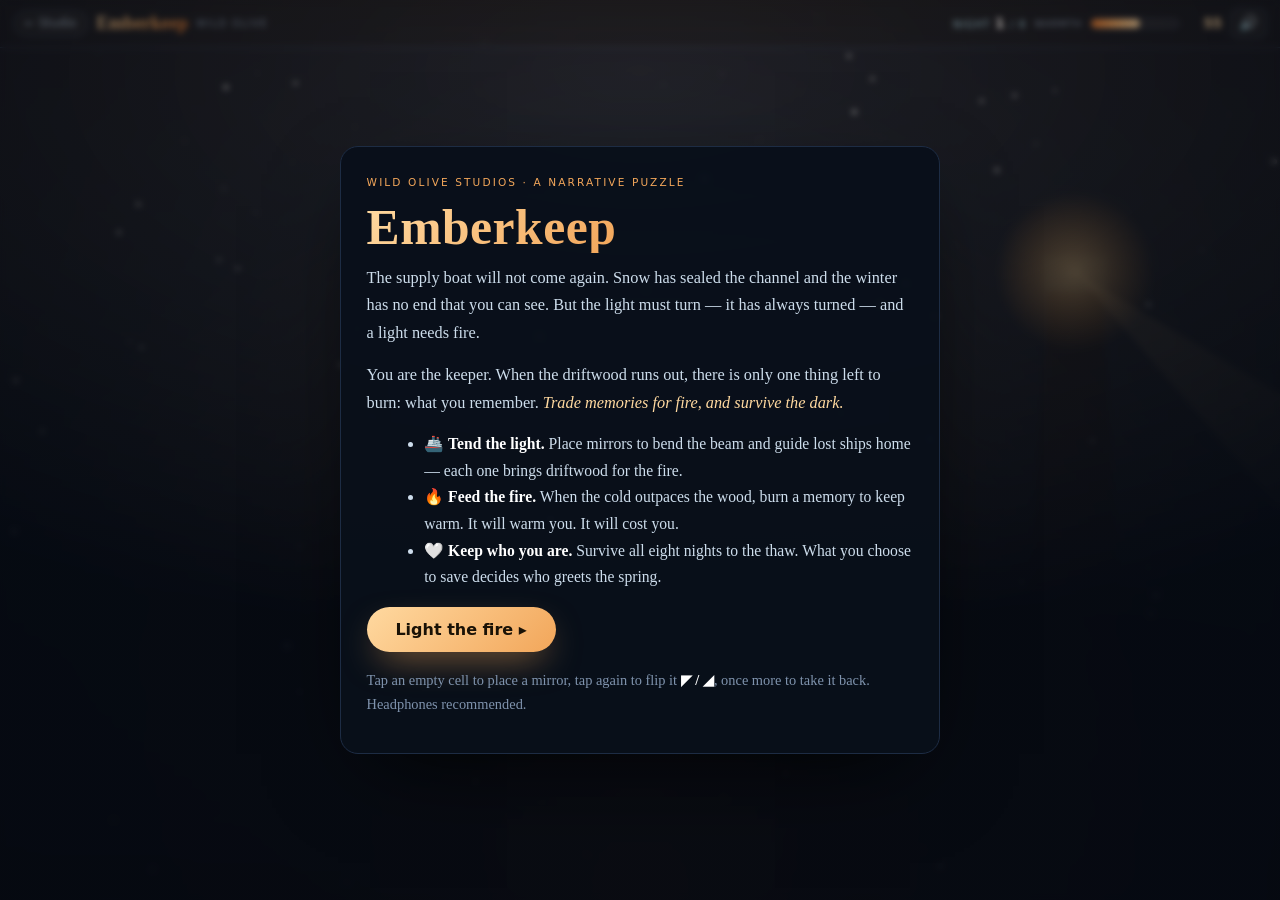
==== docs/play/emberkeep/index.html @ 00c33723 "Add Emberkeep — a moody narrative puzzle game Turn the Emberkeep concept card into a fully playable," ====
<!DOCTYPE html>
<html lang="en">
<head>
<meta charset="UTF-8" />
<meta name="viewport" content="width=device-width, initial-scale=1.0, maximum-scale=1.0, user-scalable=no" />
<meta name="description" content="Emberkeep — a moody narrative puzzle from Wild Olive Studios. A lighthouse keeper trades memories for fire to survive an endless winter. Route the beam to guide ships home, and decide what you can bear to burn. A story you feel as much as solve." />
<title>Emberkeep — Wild Olive Studios</title>
<link rel="icon" type="image/svg+xml" href="../../assets/favicon.svg" />
<style>
  :root{
    --ember:#f2a65a; --ember2:#d2641b; --gold:#ffd9a0; --flame:#ff8a3d;
    --ice:#9fd2e6; --ice2:#5b8fb0; --snow:#e9f1f6;
    --ink:#0a0f17; --bg:#060a12; --bg2:#0b1422;
    --panel:#0e1726; --panel2:#0a1320; --line:#1d2c44;
    --paper:#dfe8f2; --muted:#7f93ad;
    --good:#7fcf9b; --bad:#e76f6f; --warn:#e7b75f;
    --font:"Iowan Old Style","Palatino Linotype",Palatino,Georgia,serif;
    --ui:system-ui,-apple-system,"Segoe UI",sans-serif;
  }
  *{ box-sizing:border-box; margin:0; -webkit-tap-highlight-color:transparent; }
  html,body{ height:100%; }
  body{
    font-family:var(--ui); color:var(--paper); background:var(--bg);
    overflow:hidden; user-select:none; -webkit-user-select:none;
  }
  #bg{ position:fixed; inset:0; width:100%; height:100%; z-index:0; display:block; }

  #app{ position:relative; z-index:2; display:grid; grid-template-rows:auto 1fr; height:100dvh; }

  /* ---------------- top bar ---------------- */
  #topbar{
    display:flex; align-items:center; gap:.5rem; flex-wrap:wrap;
    padding:.5rem .8rem; background:linear-gradient(180deg,rgba(8,13,22,.85),rgba(8,13,22,.45));
    border-bottom:1px solid var(--line); backdrop-filter:blur(4px); z-index:30;
  }
  .back{ font-size:.74rem; color:#a9c0d6; text-decoration:none; background:rgba(255,255,255,.04);
    padding:.32rem .7rem; border-radius:999px; border:1px solid var(--line); font-family:var(--ui); }
  .back:hover{ color:#fff; }
  .brand{ display:flex; align-items:center; gap:.5rem; margin-right:.3rem; }
  .brand b{ font-family:var(--font); font-size:1.12rem; letter-spacing:.02em;
    background:linear-gradient(135deg,var(--gold),var(--ember),var(--ember2));
    -webkit-background-clip:text; background-clip:text; color:transparent; }
  .brand span{ font-size:.6rem; color:#6f86a0; letter-spacing:.16em; text-transform:uppercase; }
  .spacer{ flex:1; }

  .night{ font-size:.62rem; letter-spacing:.12em; text-transform:uppercase; color:var(--ice); }
  .night b{ color:#fff; font-size:.86rem; }

  /* warmth meter */
  .warmth{ display:flex; align-items:center; gap:.5rem; min-width:160px; }
  .warmth .lbl{ font-size:.58rem; letter-spacing:.1em; text-transform:uppercase; color:var(--muted); }
  .wbar{ position:relative; flex:1; height:11px; border-radius:999px; background:rgba(255,255,255,.06);
    overflow:hidden; border:1px solid var(--line); min-width:90px; }
  .wbar > i{ display:block; height:100%; border-radius:999px;
    background:linear-gradient(90deg,var(--ember2),var(--ember),var(--gold)); transition:width .5s ease; }
  .wbar.cold > i{ background:linear-gradient(90deg,#3a5670,var(--ice2),var(--ice)); }
  .wnum{ font-size:.84rem; font-weight:700; color:var(--gold); min-width:34px; text-align:right; }
  .wbar.cold ~ .wnum{ color:var(--ice); }

  .iconbtn{ font-family:var(--ui); cursor:pointer; border:1px solid var(--line);
    background:rgba(255,255,255,.04); color:#cfe0ef; border-radius:8px; padding:.34rem .5rem; font-size:.95rem; }
  .iconbtn:hover{ color:#fff; }

  /* ---------------- stage ---------------- */
  #stage{ position:relative; min-height:0; display:grid; place-items:center; padding:.6rem; }

  /* puzzle layout */
  #puzzle{ display:none; flex-direction:column; align-items:center; gap:.6rem; width:100%; height:100%;
    justify-content:center; }
  #puzzle.show{ display:flex; }
  #boardWrap{ position:relative; }
  #board{ display:block; touch-action:manipulation; border-radius:14px;
    box-shadow:0 22px 70px -28px rgba(0,0,0,.9); }
  .hint{ font-family:var(--font); font-size:.96rem; color:#cdddec; text-align:center; max-width:560px;
    line-height:1.45; min-height:1.4em; }
  .hint b{ color:var(--gold); }
  .tray{ display:flex; align-items:center; gap:.6rem; flex-wrap:wrap; justify-content:center;
    background:rgba(8,13,22,.6); border:1px solid var(--line); padding:.5rem .7rem; border-radius:14px;
    backdrop-filter:blur(4px); }
  .trayItem{ display:flex; align-items:center; gap:.4rem; font-size:.82rem; color:#bcd0e3; }
  .trayItem .swatch{ width:26px; height:26px; border-radius:7px; display:grid; place-items:center;
    background:rgba(255,255,255,.05); border:1px solid var(--line); font-size:1rem; color:var(--ice); }
  .trayItem b{ color:#fff; font-size:.95rem; }
  .lit{ color:var(--gold); }
  .lit b{ color:var(--gold); }
  .cta{ cursor:pointer; font-family:var(--ui); font-weight:700; font-size:.86rem; color:#1a1206;
    border:0; padding:.55rem 1.1rem; border-radius:999px;
    background:linear-gradient(135deg,var(--gold),var(--ember)); box-shadow:0 10px 26px -10px rgba(242,166,90,.7); }
  .cta:hover{ transform:translateY(-1px); }
  .cta.ghost{ background:rgba(255,255,255,.06); color:#cfe0ef; box-shadow:none; border:1px solid var(--line); }
  .traybtns{ display:flex; gap:.5rem; align-items:center; }

  /* ---------------- narrative sheets ---------------- */
  .screen{ position:absolute; inset:0; display:grid; place-items:center; z-index:50; padding:1.1rem;
    background:radial-gradient(130% 90% at 50% 8%, rgba(242,166,90,.10), rgba(6,10,18,.92) 70%);
    backdrop-filter:blur(3px); }
  .screen.hidden{ display:none; }
  .sheet{ max-width:600px; width:100%; background:rgba(9,15,26,.94); border:1px solid var(--line);
    border-radius:18px; padding:1.7rem 1.6rem 1.4rem; max-height:92dvh; overflow:auto;
    box-shadow:0 30px 90px -30px rgba(0,0,0,.9); }
  .sheet .kick{ color:var(--ember); font-size:.66rem; letter-spacing:.2em; text-transform:uppercase;
    margin-bottom:.7rem; font-family:var(--ui); }
  .sheet h1{ font-family:var(--font); font-size:clamp(2rem,7vw,3.1rem); line-height:1; letter-spacing:.01em;
    margin-bottom:.7rem; font-weight:600;
    background:linear-gradient(135deg,var(--gold),var(--ember),var(--ember2));
    -webkit-background-clip:text; background-clip:text; color:transparent; }
  .sheet h2{ font-family:var(--font); font-size:1.5rem; font-weight:600; margin-bottom:.6rem; color:#fff; }
  .sheet p{ font-family:var(--font); color:#cdddec; line-height:1.7; font-size:1.02rem; margin-bottom:.9rem; }
  .sheet p.small{ font-size:.9rem; color:var(--muted); }
  .sheet .em{ color:var(--gold); font-style:italic; }
  .sheet ul{ font-family:var(--font); color:#cdddec; line-height:1.7; font-size:.98rem; margin:.2rem 0 1rem 1.1rem; }
  .sheet ul b{ color:#fff; }
  .btns{ display:flex; gap:.6rem; flex-wrap:wrap; margin-top:.4rem; }
  .bigbtn{ cursor:pointer; font-family:var(--ui); font-weight:700; font-size:1rem; color:#1a1206;
    border:0; padding:.8rem 1.8rem; border-radius:999px;
    background:linear-gradient(135deg,var(--gold),var(--ember));
    box-shadow:0 14px 36px -12px rgba(242,166,90,.7); }
  .bigbtn:hover{ transform:translateY(-2px); }
  .bigbtn.alt{ background:rgba(255,255,255,.06); color:#cfe0ef; box-shadow:none; border:1px solid var(--line); }

  /* status block (hearth) */
  .status{ display:flex; gap:.7rem; flex-wrap:wrap; margin:.2rem 0 1.1rem; }
  .stat{ flex:1; min-width:120px; background:rgba(255,255,255,.03); border:1px solid var(--line);
    border-radius:12px; padding:.6rem .75rem; }
  .stat .k{ font-size:.58rem; letter-spacing:.12em; text-transform:uppercase; color:var(--muted); font-family:var(--ui); }
  .stat .v{ font-family:var(--font); font-size:1.5rem; font-weight:700; }
  .v.warm{ color:var(--gold); } .v.cold{ color:var(--ice); } .v.dim{ color:#9fb0c4; }

  /* memory cards */
  .shelfHead{ display:flex; align-items:baseline; justify-content:space-between; margin:.4rem 0 .55rem; }
  .shelf{ display:grid; grid-template-columns:1fr; gap:.5rem; }
  .mem{ display:flex; align-items:center; gap:.7rem; background:rgba(255,255,255,.03);
    border:1px solid var(--line); border-radius:13px; padding:.6rem .7rem; }
  .mem .glyph{ width:40px; height:40px; flex:none; border-radius:10px; display:grid; place-items:center;
    font-size:1.3rem; background:radial-gradient(circle at 50% 35%, rgba(242,166,90,.25), rgba(255,255,255,.02));
    border:1px solid var(--line); }
  .mem .txt{ flex:1; min-width:0; }
  .mem .ttl{ font-family:var(--font); font-size:1rem; color:#fff; }
  .mem .desc{ font-family:var(--font); font-size:.82rem; color:var(--muted); font-style:italic; line-height:1.4; }
  .mem .heat{ font-size:.62rem; letter-spacing:.08em; text-transform:uppercase; color:var(--ember); margin-top:.15rem; font-family:var(--ui); }
  .burnbtn{ cursor:pointer; flex:none; font-family:var(--ui); font-weight:700; font-size:.78rem; color:#1a1206;
    border:0; padding:.5rem .8rem; border-radius:10px; background:linear-gradient(135deg,var(--flame),var(--ember2)); }
  .burnbtn:hover{ filter:brightness(1.1); }
  .mem.gone{ opacity:.4; }
  .mem.gone .ttl{ text-decoration:line-through; color:var(--muted); }
  .ashtag{ font-size:.7rem; color:var(--muted); font-style:italic; font-family:var(--font); }

  /* toast */
  #toasts{ position:fixed; left:50%; bottom:18px; transform:translateX(-50%); z-index:60;
    display:flex; flex-direction:column; gap:.4rem; align-items:center; pointer-events:none; }
  .toast{ background:rgba(9,15,26,.95); border:1px solid var(--line); border-left:3px solid var(--ember);
    padding:.55rem .9rem; border-radius:11px; font-size:.86rem; font-family:var(--font); max-width:88vw;
    animation:tin .35s ease; }
  .toast.good{ border-left-color:var(--good); } .toast.bad{ border-left-color:var(--bad); }
  .toast.cold{ border-left-color:var(--ice); }
  @keyframes tin{ from{opacity:0; transform:translateY(10px);} to{opacity:1;} }

  @media (max-width:600px){
    .brand span{ display:none; }
    .sheet{ padding:1.3rem 1.1rem 1.1rem; }
    .sheet p{ font-size:.96rem; }
  }
  @media (prefers-reduced-motion: reduce){
    *{ animation:none !important; transition:none !important; }
  }
</style>
</head>
<body>
<canvas id="bg"></canvas>

<div id="app">
  <!-- ===================== TOP BAR ===================== -->
  <header id="topbar">
    <a class="back" href="../../#games">← Studio</a>
    <div class="brand"><b>Emberkeep</b><span>Wild Olive</span></div>
    <div class="spacer"></div>
    <div class="night">Night <b id="uiNight">1</b> / 8</div>
    <div class="warmth">
      <span class="lbl">Warmth</span>
      <div class="wbar" id="wbar"><i id="wfill" style="width:55%"></i></div>
      <span class="wnum" id="uiWarm">55</span>
    </div>
    <button class="iconbtn" id="soundBtn" title="Sound on/off">🔊</button>
  </header>

  <!-- ===================== STAGE ===================== -->
  <div id="stage">
    <!-- the light-routing puzzle -->
    <div id="puzzle">
      <div class="hint" id="hint">Guide the lost ship home.</div>
      <div id="boardWrap"><canvas id="board"></canvas></div>
      <div class="tray">
        <div class="trayItem"><span class="swatch">◧</span> Mirrors left <b id="uiMirrors">0</b></div>
        <div class="trayItem"><span class="swatch lit" style="color:var(--gold)">⌖</span> Ships guided <span class="lit"><b id="uiShips">0</b>/<b id="uiShipsTot">0</b></span></div>
        <div class="traybtns">
          <button class="cta ghost" id="resetBtn">Clear mirrors</button>
          <button class="cta" id="confirmBtn">Guide them home ▸</button>
        </div>
      </div>
    </div>
  </div>
</div>

<!-- ===================== TITLE ===================== -->
<div class="screen" id="titleScreen">
  <div class="sheet">
    <p class="kick">Wild Olive Studios · A narrative puzzle</p>
    <h1>Emberkeep</h1>
    <p>The supply boat will not come again. Snow has sealed the channel and the winter has
      no end that you can see. But the light must turn — it has always turned — and a light
      needs fire.</p>
    <p>You are the keeper. When the driftwood runs out, there is only one thing left to burn:
      what you remember. <span class="em">Trade memories for fire, and survive the dark.</span></p>
    <ul>
      <li>🚢 <b>Tend the light.</b> Place mirrors to bend the beam and guide lost ships home — each one brings driftwood for the fire.</li>
      <li>🔥 <b>Feed the fire.</b> When the cold outpaces the wood, burn a memory to keep warm. It will warm you. It will cost you.</li>
      <li>🤍 <b>Keep who you are.</b> Survive all eight nights to the thaw. What you choose to save decides who greets the spring.</li>
    </ul>
    <div class="btns">
      <button class="bigbtn" id="continueBtn" style="display:none">Return to the keep ▸</button>
      <button class="bigbtn" id="startBtn">Light the fire ▸</button>
      <button class="bigbtn alt" id="newBtn" style="display:none">Begin again</button>
    </div>
    <p class="small" style="margin-top:1rem">Tap an empty cell to place a mirror, tap again to flip it
      <b style="color:#fff">◤ / ◢</b>, once more to take it back. Headphones recommended.</p>
  </div>
</div>

<!-- ===================== INTRO (per-night narrative) ===================== -->
<div class="screen hidden" id="introScreen">
  <div class="sheet">
    <p class="kick" id="introKick">The deep winter</p>
    <h1 id="introTitle">Night</h1>
    <p id="introBody"></p>
    <div class="btns"><button class="bigbtn" id="introBtn">Climb to the lamp ▸</button></div>
  </div>
</div>

<!-- ===================== HEARTH (burn memories) ===================== -->
<div class="screen hidden" id="hearthScreen">
  <div class="sheet">
    <p class="kick">The hearth</p>
    <h1 id="hearthTitle">The long night</h1>
    <p id="hearthBody"></p>
    <div class="status">
      <div class="stat"><div class="k">Warmth now</div><div class="v warm" id="hWarm">0</div></div>
      <div class="stat"><div class="k">The night will take</div><div class="v cold" id="hDrain">0</div></div>
      <div class="stat"><div class="k">You'll wake with</div><div class="v dim" id="hProj">0</div></div>
    </div>
    <div class="shelfHead">
      <h2 style="margin:0">Your memories</h2>
      <span class="ashtag" id="memCount"></span>
    </div>
    <div class="shelf" id="shelf"></div>
    <div class="btns" style="margin-top:1.1rem">
      <button class="bigbtn" id="endureBtn">Endure the night ▸</button>
    </div>
    <p class="small" id="hearthWarn"></p>
  </div>
</div>

<!-- ===================== DAWN (results) ===================== -->
<div class="screen hidden" id="dawnScreen">
  <div class="sheet">
    <p class="kick" id="dawnKick">Morning</p>
    <h1 id="dawnTitle">You wake</h1>
    <p id="dawnBody"></p>
    <div class="btns"><button class="bigbtn" id="dawnBtn">Face the next night ▸</button></div>
  </div>
</div>

<!-- ===================== END ===================== -->
<div class="screen hidden" id="endScreen">
  <div class="sheet">
    <p class="kick" id="endKick">An ending</p>
    <h1 id="endTitle"></h1>
    <p id="endBody"></p>
    <div class="status" id="endStats"></div>
    <div class="btns"><button class="bigbtn" id="endBtn">Keep the light again ▸</button></div>
  </div>
</div>

<div id="toasts"></div>

<script>
"use strict";
/* ============================================================================
   EMBERKEEP — a moody narrative puzzle
   Wild Olive Studios · single-file HTML5 (vanilla JS + Canvas 2D)
   ----------------------------------------------------------------------------
   A lighthouse keeper survives an endless winter by keeping the fire alive.
   Each night you route the lamp's beam through mirrors to guide lost ships home
   (the puzzle) — every ship brings driftwood (warmth). When the deepening cold
   outpaces the wood, you must burn your own memories to keep warm — losing
   pieces of who you are. Survive eight nights to the thaw; what you keep decides
   the ending.

   Sections:  CONFIG · DATA (levels, memories, narrative) · STATE · SAVE
              AUDIO · AMBIENT RENDER · BOARD (beam sim + render + input)
              PHASES / UI · INIT
   ========================================================================== */

/* ----------------------------- CONFIG ------------------------------------ */
const GW = 7, GH = 7;            // puzzle grid
const WARM_MAX = 100;
const WARM_START = 55;
const DRIFT_PER_SHIP = 9;        // warmth per ship guided home
const TOTAL_NIGHTS = 8;

// the cold deepens; how much warmth each night drains. Tuned (with a headless
// solver/economy sim) so that perfect light-keeping reaches the thaw having kept
// most memories, weaker play forces ever-harder sacrifices, and even a player
// who guides no ships can survive by burning everything — but refusing to burn
// while freezing means death.
const DRAIN = [18, 22, 27, 33, 40, 48, 57, 67];

const $ = id => document.getElementById(id);

/* --------------------------- DATA: LEVELS -------------------------------- */
/* Each level is solvable by construction: a beam polyline with mirror turns.
   x,y in 0..6 (left→right, top→bottom). dir: N/E/S/W.
   ships are "transparent collectors" — the beam lights them and continues, so a
   single routed path can thread through several. `mirrors` = pool the player has.
   `rocks` block the beam. `fixed` mirrors (if any) can't be moved.            */
const LEVELS = [
  { // Night 1 — straight shot, teaches "beam → ship"
    lamp:{x:0,y:3,dir:"E"}, ships:[{x:3,y:3},{x:6,y:3}], rocks:[], mirrors:1,
  },
  { // Night 2 — one bend, teaches mirrors
    lamp:{x:3,y:6,dir:"N"}, ships:[{x:3,y:4},{x:0,y:2}], rocks:[{x:5,y:5}], mirrors:2,
  },
  { // Night 3 — two bends
    lamp:{x:3,y:6,dir:"N"}, ships:[{x:3,y:4},{x:1,y:1},{x:0,y:4}],
    rocks:[{x:5,y:2},{x:6,y:5}], mirrors:3,
  },
  { // Night 4 — U-shape
    lamp:{x:0,y:0,dir:"S"}, ships:[{x:0,y:2},{x:3,y:4},{x:5,y:2}],
    rocks:[{x:2,y:2},{x:6,y:6}], mirrors:3,
  },
  { // Night 5 — staircase
    lamp:{x:0,y:3,dir:"E"}, ships:[{x:2,y:3},{x:4,y:2},{x:2,y:1},{x:1,y:4}],
    rocks:[{x:6,y:0},{x:6,y:6},{x:0,y:6}], mirrors:4,
  },
  { // Night 6 — long sweep
    lamp:{x:6,y:6,dir:"N"}, ships:[{x:6,y:5},{x:3,y:3},{x:1,y:4},{x:4,y:5}],
    rocks:[{x:0,y:0},{x:3,y:1}], mirrors:4,
  },
  { // Night 7 — spiral inward
    lamp:{x:0,y:6,dir:"N"}, ships:[{x:0,y:3},{x:2,y:1},{x:4,y:3},{x:3,y:4}],
    rocks:[{x:6,y:6},{x:6,y:0},{x:2,y:6}], mirrors:5,
  },
  { // Night 8 — the last deep night
    lamp:{x:3,y:6,dir:"N"}, ships:[{x:3,y:4},{x:4,y:2},{x:5,y:4},{x:2,y:5}],
    rocks:[{x:0,y:0},{x:6,y:6},{x:6,y:0},{x:0,y:3}], mirrors:5,
  },
];

/* --------------------------- DATA: MEMORIES ------------------------------ */
/* Ordered from the small & tender to the core of the self. The hottest burn
   last by player necessity — that is the story. `warmth` = warmth gained.      */
const MEMORIES = [
  { id:"first",  glyph:"🗼", title:"The first sight of the keep",
    desc:"the lighthouse rising white from the headland, the day you came",
    warmth:14, ash:"You forget arriving. It feels, now, like you were always here." },
  { id:"bread",  glyph:"🥖", title:"The bakery at dawn",
    desc:"warm bread through a frosted window, before the village slept",
    warmth:16, ash:"The smell of it goes. You can't recall if it was rye or white." },
  { id:"shell",  glyph:"🐚", title:"Learning to swim",
    desc:"cold green water, a hand under your belly that would not let go",
    warmth:18, ash:"The water closes over the memory. Whose hand was it?" },
  { id:"lullaby",glyph:"🎵", title:"Your mother's lullaby",
    desc:"a tune with no words now, hummed against your hair",
    warmth:22, ash:"The melody unravels into the wind and is gone." },
  { id:"wed",    glyph:"💍", title:"The harbour wedding",
    desc:"salt in the air, her hand cold and certain in yours",
    warmth:28, ash:"The vows scatter. A ring with no finger to it." },
  { id:"laugh",  glyph:"🌊", title:"Eline's laugh",
    desc:"the sound she made when the gulls stole your supper",
    warmth:32, ash:"The laugh fades to a shape of a sound. Then to nothing." },
  { id:"step",   glyph:"👣", title:"A first step",
    desc:"small hands let go of the table, and the whole world held its breath",
    warmth:36, ash:"You reach for the small face and find only firelight." },
  { id:"name",   glyph:"📜", title:"Your own name",
    desc:"the word others called you, the one you answered to",
    warmth:42, ash:"You open your mouth to say it and nothing comes." },
  { id:"why",    glyph:"🕯️", title:"Why you keep the light",
    desc:"the reason. the one you have never once let go of",
    warmth:52, ash:"You no longer know who the light is for. Only that it must burn." },
];

/* --------------------------- DATA: NARRATIVE ----------------------------- */
const INTROS = [
  "The supply boat did not come. It will not come now — snow has sealed the channel and the calendar has lost its pages. But the light must turn. It has always turned. You climb the stairs with the cold pressing at your back.",
  "Frost has crept across the inside of the glass. You scrape it with a thumbnail and find, beneath, the sea: black, patient, waiting. Somewhere out there a boat is looking for you.",
  "You dreamed of a warm room and a door that opened inward. You woke with your hands cupped over dead coals, holding nothing, the way one holds water.",
  "The cold has a sound now — a low note beneath the wind. The driftwood is almost gone. You are beginning to understand what the winter is asking of you.",
  "You catch your reflection in the curve of the lamp glass and do not, for a moment, know the face. You feed the fire and the face returns. A little smaller than before.",
  "The ships come more often now, or you only imagine them. Each light you bring home buys another night. Each night takes something you cannot quite name.",
  "There is so little left to burn. You hold each memory up to the firelight and weigh it: this one — or one more night. The wind decides nothing. Only you.",
  "This is the last of the deep nights. After it, the thaw — if you are still here to meet it. You climb the stairs one final time. The fire waits, hungry. So does the dark.",
];

/* --------------------------- STATE --------------------------------------- */
const S = {
  night:1, warmth:WARM_START,
  burned:{},          // memory id -> true
  phase:"title",
  sound:false,
  shipsThisNight:0,    // guided count carried into hearth
};

/* board sub-state */
const B = {
  level:null, placed:new Map(),   // "x,y" -> "/" or "\"
  beam:[], lit:new Set(), cs:64, pad:0,
};

/* --------------------------- SAVE ---------------------------------------- */
const SAVE_KEY = "emberkeep.save.v1";
function saveGame(){
  try{
    localStorage.setItem(SAVE_KEY, JSON.stringify({
      night:S.night, warmth:S.warmth, burned:S.burned, phase:"intro",
    }));
  }catch(e){}
}
function loadSave(){
  try{ const r=localStorage.getItem(SAVE_KEY); return r?JSON.parse(r):null; }catch(e){ return null; }
}
function clearSave(){ try{ localStorage.removeItem(SAVE_KEY); }catch(e){} }
function memoriesLeft(){ return MEMORIES.filter(m=>!S.burned[m.id]).length; }

/* --------------------------- AUDIO --------------------------------------- */
/* Procedural ambient: filtered-noise wind + low sea swell, plus fire crackle
   and soft UI tones. No audio files; gated behind a user gesture; mutable.    */
const AUDIO = (()=> {
  let ctx=null, master=null, windGain=null, started=false, crackleTimer=0, raf=0;
  function ensure(){
    if(ctx) return;
    try{
      ctx = new (window.AudioContext||window.webkitAudioContext)();
      master = ctx.createGain(); master.gain.value = 0.0; master.connect(ctx.destination);
      // wind: brown-ish noise through a slow-wandering lowpass
      const buf = ctx.createBuffer(1, ctx.sampleRate*3, ctx.sampleRate);
      const d = buf.getChannelData(0); let last=0;
      for(let i=0;i<d.length;i++){ const w=Math.random()*2-1; last=(last+0.02*w)/1.02; d[i]=last*3.2; }
      const src = ctx.createBufferSource(); src.buffer=buf; src.loop=true;
      const lp = ctx.createBiquadFilter(); lp.type="lowpass"; lp.frequency.value=420; lp.Q.value=0.6;
      windGain = ctx.createGain(); windGain.gain.value=0.35;
      src.connect(lp); lp.connect(windGain); windGain.connect(master); src.start();
      // gentle LFO on the filter so the wind breathes
      const lfo = ctx.createOscillator(); lfo.frequency.value=0.06;
      const lfoG = ctx.createGain(); lfoG.gain.value=180;
      lfo.connect(lfoG); lfoG.connect(lp.frequency); lfo.start();
      started=true;
      loop();
    }catch(e){ ctx=null; }
  }
  function loop(){
    if(!ctx) return;
    raf = requestAnimationFrame(loop);
    // occasional fire crackle when warm
    crackleTimer--;
    if(crackleTimer<=0 && master.gain.value>0.001){
      crackleTimer = 18 + Math.random()*70;
      const warmth = (typeof S!=="undefined") ? S.warmth/100 : 0.5;
      if(Math.random() < 0.35 + warmth*0.4) crackle(warmth);
    }
  }
  function crackle(warmth){
    if(!ctx||!master) return;
    const t=ctx.currentTime;
    const o=ctx.createOscillator(); o.type="triangle";
    o.frequency.setValueAtTime(120+Math.random()*340, t);
    const g=ctx.createGain();
    g.gain.setValueAtTime(0.0,t);
    g.gain.linearRampToValueAtTime(0.05+0.06*warmth, t+0.005);
    g.gain.exponentialRampToValueAtTime(0.0005, t+0.06+Math.random()*0.08);
    o.connect(g); g.connect(master); o.start(t); o.stop(t+0.2);
  }
  function tone(freq, dur, type, vol){
    if(!ctx||master.gain.value<=0.001) return;
    const t=ctx.currentTime;
    const o=ctx.createOscillator(); o.type=type||"sine"; o.frequency.value=freq;
    const g=ctx.createGain(); g.gain.setValueAtTime(0,t);
    g.gain.linearRampToValueAtTime(vol||0.12, t+0.02);
    g.gain.exponentialRampToValueAtTime(0.0005, t+(dur||0.3));
    o.connect(g); g.connect(master); o.start(t); o.stop(t+(dur||0.3)+0.05);
  }
  return {
    start(){ ensure(); if(ctx&&ctx.state==="suspended") ctx.resume(); },
    setOn(on){ ensure(); if(!ctx) return; master.gain.setTargetAtTime(on?0.5:0.0, ctx.currentTime, 0.4); },
    // small palette of cues
    place(){ tone(330,0.12,"sine",0.07); },
    flip(){ tone(440,0.1,"sine",0.06); },
    ship(){ tone(523,0.18,"sine",0.10); setTimeout(()=>tone(784,0.3,"sine",0.09),90); },
    solve(){ [523,659,784,1047].forEach((f,i)=>setTimeout(()=>tone(f,0.4,"sine",0.09),i*110)); },
    burn(){ tone(180,0.5,"sawtooth",0.05); for(let i=0;i<5;i++) setTimeout(()=>crackle(1),i*40); },
    chime(){ [392,494,587].forEach((f,i)=>setTimeout(()=>tone(f,0.6,"sine",0.08),i*140)); },
    knell(){ tone(110,1.4,"sine",0.14); setTimeout(()=>tone(82,1.8,"sine",0.12),200); },
  };
})();

/* --------------------------- TOAST --------------------------------------- */
function toast(msg, kind){
  const el=document.createElement("div");
  el.className="toast"+(kind?" "+kind:"");
  el.textContent=msg;
  $("toasts").appendChild(el);
  setTimeout(()=>{ el.style.transition="opacity .5s"; el.style.opacity="0";
    setTimeout(()=>el.remove(),500); }, 2600);
}

/* ====================== AMBIENT BACKDROP RENDER ========================== */
/* A persistent moody scene behind everything: night sky, sea, the lighthouse
   silhouette with a warm beam, drifting snow, and a hearth glow whose strength
   follows your warmth. Cheap; runs every frame.                               */
const bg = $("bg"), bx = bg.getContext("2d");
let bgW=0, bgH=0, dpr=1, flakes=[], t0=performance.now();
const reduced = window.matchMedia("(prefers-reduced-motion: reduce)").matches;

function resizeBG(){
  dpr = Math.min(2, window.devicePixelRatio||1);
  bgW = window.innerWidth; bgH = window.innerHeight;
  bg.width = bgW*dpr; bg.height = bgH*dpr;
  bg.style.width=bgW+"px"; bg.style.height=bgH+"px";
  bx.setTransform(dpr,0,0,dpr,0,0);
  // snow density grows with the deepening winter
  const n = Math.floor((bgW*bgH)/14000) + (S.night-1)*14;
  flakes = [];
  for(let i=0;i<n;i++) flakes.push(newFlake(true));
}
function newFlake(spawnAnywhere){
  return {
    x: Math.random()*bgW,
    y: spawnAnywhere ? Math.random()*bgH : -8,
    r: 0.6 + Math.random()*2.2,
    sp: 14 + Math.random()*44,
    drift: (Math.random()*2-1)*16,
    ph: Math.random()*Math.PI*2,
  };
}

function drawBG(now){
  const dt = Math.min(0.05, (now - t0)/1000); t0 = now;
  const time = now/1000;
  const warmthN = S.warmth/100;            // 0..1
  const winterN = (S.night-1)/(TOTAL_NIGHTS-1);

  // sky gradient — colder/darker as winter deepens
  const sky = bx.createLinearGradient(0,0,0,bgH);
  sky.addColorStop(0, mix("#0a1426","#05080f", winterN));
  sky.addColorStop(0.55, mix("#0b1828","#070b14", winterN));
  sky.addColorStop(1, "#04070d");
  bx.fillStyle = sky; bx.fillRect(0,0,bgW,bgH);

  // a few cold stars
  bx.save();
  for(let i=0;i<40;i++){
    const sx=((i*97.13)%bgW), sy=((i*53.7)%(bgH*0.55));
    const tw = 0.4+0.6*Math.abs(Math.sin(time*0.6+i));
    bx.globalAlpha = 0.10 + 0.22*tw*(1-winterN*0.5);
    bx.fillStyle = "#bcd6ea";
    bx.fillRect(sx, sy, 1.4, 1.4);
  }
  bx.restore();

  const horizon = bgH*0.66;
  // sea
  const sea = bx.createLinearGradient(0,horizon,0,bgH);
  sea.addColorStop(0, "#08131f");
  sea.addColorStop(1, "#03060c");
  bx.fillStyle=sea; bx.fillRect(0,horizon,bgW,bgH-horizon);
  // sea glints
  bx.save(); bx.globalAlpha=0.5;
  for(let i=0;i<26;i++){
    const gy = horizon + ((i*i*13)% (bgH-horizon));
    const gx = (i*131.7 + Math.sin(time*0.5+i)*30) % bgW;
    bx.fillStyle = "rgba(120,160,190,0.16)";
    bx.fillRect(gx, gy, 18+(i%5)*8, 1);
  }
  bx.restore();

  // lighthouse on the right headland (silhouette)
  drawLighthouse(time, warmthN);

  // hearth glow rising from the bottom centre — strength follows warmth
  const gx = bgW*0.5, gy = bgH*1.02;
  const glow = bx.createRadialGradient(gx,gy, 10, gx,gy, bgH*0.85);
  const a = 0.10 + 0.34*warmthN;
  glow.addColorStop(0, `rgba(255,150,60,${a})`);
  glow.addColorStop(0.4, `rgba(210,100,27,${a*0.45})`);
  glow.addColorStop(1, "rgba(210,100,27,0)");
  bx.fillStyle=glow; bx.fillRect(0,0,bgW,bgH);

  // snow
  bx.save();
  bx.fillStyle="rgba(233,241,246,0.85)";
  for(const f of flakes){
    if(!reduced){
      f.y += f.sp*dt;
      f.x += (f.drift + Math.sin(time*0.7+f.ph)*10)*dt;
    }
    if(f.y > bgH+6){ Object.assign(f, newFlake(false)); }
    if(f.x < -8) f.x = bgW+8; if(f.x>bgW+8) f.x=-8;
    bx.globalAlpha = 0.35 + (f.r/2.8)*0.5;
    bx.beginPath(); bx.arc(f.x, f.y, f.r, 0, Math.PI*2); bx.fill();
  }
  bx.restore();

  // cold vignette
  const vg = bx.createRadialGradient(bgW/2,bgH*0.42, bgH*0.2, bgW/2,bgH*0.5, bgH*0.95);
  vg.addColorStop(0,"rgba(0,0,0,0)");
  vg.addColorStop(1,`rgba(2,5,12,${0.55+0.2*(1-warmthN)})`);
  bx.fillStyle=vg; bx.fillRect(0,0,bgW,bgH);

  requestAnimationFrame(drawBG);
}

function drawLighthouse(time, warmthN){
  const baseX = bgW*0.84, horizon = bgH*0.66;
  const towerW = Math.max(34, bgW*0.05), towerH = bgH*0.34;
  const topY = horizon - towerH;
  bx.save();
  // headland
  bx.fillStyle="#060b13";
  bx.beginPath();
  bx.moveTo(baseX-towerW*2.4, horizon+30);
  bx.quadraticCurveTo(baseX, horizon-6, baseX+towerW*2.6, horizon+40);
  bx.lineTo(baseX+towerW*3, bgH); bx.lineTo(baseX-towerW*3, bgH); bx.closePath(); bx.fill();
  // tower
  bx.fillStyle="#0c121d";
  bx.beginPath();
  bx.moveTo(baseX-towerW*0.7, horizon);
  bx.lineTo(baseX-towerW*0.42, topY);
  bx.lineTo(baseX+towerW*0.42, topY);
  bx.lineTo(baseX+towerW*0.7, horizon);
  bx.closePath(); bx.fill();
  // lamp room
  const lampY = topY - towerW*0.5;
  bx.fillStyle="#11202e";
  bx.fillRect(baseX-towerW*0.5, lampY, towerW, towerW*0.55);
  // the light itself + sweeping beam
  const flick = 0.7 + 0.3*Math.sin(time*7)*Math.sin(time*2.3);
  const lr = (towerW*0.32)*(0.7+0.5*warmthN);
  const lampGlow = bx.createRadialGradient(baseX, lampY+towerW*0.25, 1, baseX, lampY+towerW*0.25, lr*4);
  lampGlow.addColorStop(0, `rgba(255,210,140,${(0.5+0.5*warmthN)*flick})`);
  lampGlow.addColorStop(1, "rgba(255,160,60,0)");
  bx.fillStyle=lampGlow;
  bx.beginPath(); bx.arc(baseX, lampY+towerW*0.25, lr*4, 0, Math.PI*2); bx.fill();
  // rotating beam
  if(!reduced){
    const ang = (time*0.45)%(Math.PI*2);
    const sweep = 0.16;
    const cx = baseX, cy = lampY+towerW*0.25, len = bgW*0.9;
    const beam = bx.createLinearGradient(cx,cy, cx+Math.cos(ang)*len, cy+Math.sin(ang)*len);
    beam.addColorStop(0, `rgba(255,214,150,${0.16*(0.6+0.4*warmthN)})`);
    beam.addColorStop(1, "rgba(255,214,150,0)");
    bx.fillStyle=beam;
    bx.beginPath(); bx.moveTo(cx,cy);
    bx.lineTo(cx+Math.cos(ang-sweep)*len, cy+Math.sin(ang-sweep)*len);
    bx.lineTo(cx+Math.cos(ang+sweep)*len, cy+Math.sin(ang+sweep)*len);
    bx.closePath(); bx.fill();
  }
  bx.restore();
}

function mix(a,b,t){
  const ca=hx(a), cb=hx(b);
  const r=Math.round(ca[0]+(cb[0]-ca[0])*t);
  const g=Math.round(ca[1]+(cb[1]-ca[1])*t);
  const bl=Math.round(ca[2]+(cb[2]-ca[2])*t);
  return `rgb(${r},${g},${bl})`;
}
function hx(h){ h=h.replace("#",""); return [parseInt(h.slice(0,2),16),parseInt(h.slice(2,4),16),parseInt(h.slice(4,6),16)]; }

/* ====================== BOARD: beam sim + render + input ================= */
const board = $("board"), cx = board.getContext("2d");
const DIRV = { N:{x:0,y:-1}, S:{x:0,y:1}, E:{x:1,y:0}, W:{x:-1,y:0} };

function reflect(dir, t){
  // '/'  : E<->N, W<->S      '\' : E<->S, W<->N
  return (t==="/") ? {x:-dir.y, y:-dir.x} : {x:dir.y, y:dir.x};
}
function mirrorAt(x,y){
  const k=x+","+y;
  if(B.placed.has(k)) return B.placed.get(k);
  if(B.level.fixed){ const f=B.level.fixed.find(m=>m.x===x&&m.y===y); if(f) return f.t; }
  return null;
}
function isRock(x,y){ return B.level.rocks.some(r=>r.x===x&&r.y===y); }
function isShip(x,y){ return B.level.ships.some(s=>s.x===x&&s.y===y); }
function isLamp(x,y){ return B.level.lamp.x===x && B.level.lamp.y===y; }
function cellFree(x,y){ return !isRock(x,y) && !isShip(x,y) && !isLamp(x,y) &&
  !(B.level.fixed&&B.level.fixed.some(m=>m.x===x&&m.y===y)); }

function computeBeam(){
  const pts=[]; const lit=new Set();
  let x=B.level.lamp.x, y=B.level.lamp.y;
  let dir={...DIRV[B.level.lamp.dir]};
  pts.push({x,y});
  const seen=new Set();
  let guard=0;
  while(guard++ < GW*GH*8){
    const nx=x+dir.x, ny=y+dir.y;
    if(nx<0||ny<0||nx>=GW||ny>=GH){ pts.push({x:nx,y:ny}); break; }
    if(isRock(nx,ny)){ break; }
    const key=nx+","+ny+","+dir.x+","+dir.y;
    if(seen.has(key)) break;
    seen.add(key);
    if(isShip(nx,ny)) lit.add(nx+","+ny);
    const m=mirrorAt(nx,ny);
    x=nx; y=ny; pts.push({x,y});
    if(m) dir=reflect(dir,m);
  }
  B.beam=pts; B.lit=lit;
}

function resizeBoard(){
  if(S.phase!=="puzzle") return;
  const stage=$("stage").getBoundingClientRect();
  // leave room for hint + tray
  const avail = Math.min(stage.width-24, stage.height-150, 560);
  const size = Math.max(240, avail);
  B.pad = Math.round(size*0.06);
  const inner = size - B.pad*2;
  B.cs = Math.floor(inner/GW);
  const px = B.cs*GW + B.pad*2;
  board.style.width=px+"px"; board.style.height=px+"px";
  board.width = px*dpr; board.height = px*dpr;
  cx.setTransform(dpr,0,0,dpr,0,0);
  drawBoard();
}

function cellCenter(x,y){ return { x:B.pad + x*B.cs + B.cs/2, y:B.pad + y*B.cs + B.cs/2 }; }

function drawBoard(){
  const W = B.cs*GW + B.pad*2;
  cx.clearRect(0,0,W,W);
  // panel
  const g=cx.createLinearGradient(0,0,0,W);
  g.addColorStop(0,"rgba(14,23,38,0.92)"); g.addColorStop(1,"rgba(8,14,24,0.95)");
  cx.fillStyle=g; roundRect(0,0,W,W,14); cx.fill();

  const cs=B.cs;
  // grid
  cx.strokeStyle="rgba(120,150,190,0.10)"; cx.lineWidth=1;
  for(let i=0;i<=GW;i++){
    cx.beginPath(); cx.moveTo(B.pad+i*cs, B.pad); cx.lineTo(B.pad+i*cs, B.pad+GH*cs); cx.stroke();
    cx.beginPath(); cx.moveTo(B.pad, B.pad+i*cs); cx.lineTo(B.pad+GW*cs, B.pad+i*cs); cx.stroke();
  }

  // beam (glowing polyline through cell centres)
  if(B.beam.length>1){
    const path=()=>{ cx.beginPath();
      const p0=cellCenter(B.beam[0].x,B.beam[0].y); cx.moveTo(p0.x,p0.y);
      for(let i=1;i<B.beam.length;i++){ const p=cellCenter(B.beam[i].x,B.beam[i].y); cx.lineTo(p.x,p.y); }
    };
    cx.save(); cx.lineCap="round"; cx.lineJoin="round";
    cx.strokeStyle="rgba(255,180,90,0.18)"; cx.lineWidth=cs*0.5; path(); cx.stroke();
    cx.strokeStyle="rgba(255,200,120,0.5)"; cx.lineWidth=cs*0.18; path(); cx.stroke();
    cx.strokeStyle="rgba(255,240,210,0.95)"; cx.lineWidth=Math.max(2,cs*0.06); path(); cx.stroke();
    cx.restore();
  }

  // rocks
  for(const r of B.level.rocks){ const c=cellCenter(r.x,r.y);
    cx.fillStyle="#1b2740"; cx.strokeStyle="#2b3c5c"; cx.lineWidth=1.5;
    roundRect(c.x-cs*0.34, c.y-cs*0.30, cs*0.68, cs*0.6, 7); cx.fill(); cx.stroke();
    cx.fillStyle="rgba(255,255,255,0.05)"; cx.beginPath();
    cx.arc(c.x-cs*0.1, c.y-cs*0.1, cs*0.08,0,Math.PI*2); cx.fill();
  }

  // fixed mirrors
  if(B.level.fixed) for(const m of B.level.fixed){ drawMirror(m.x,m.y,m.t,true); }
  // placed mirrors
  for(const [k,t] of B.placed){ const [mx,my]=k.split(",").map(Number); drawMirror(mx,my,t,false); }

  // ships
  for(const s of B.level.ships){ drawShip(s.x,s.y, B.lit.has(s.x+","+s.y)); }

  // lamp
  drawLamp(B.level.lamp.x, B.level.lamp.y, B.level.lamp.dir);
}

function drawMirror(x,y,t,fixed){
  const c=cellCenter(x,y), cs=B.cs, r=cs*0.32;
  cx.save();
  cx.translate(c.x,c.y);
  cx.lineCap="round";
  // glow
  cx.strokeStyle = fixed ? "rgba(150,180,210,0.25)" : "rgba(159,210,230,0.3)";
  cx.lineWidth=cs*0.22;
  cx.beginPath();
  if(t==="/"){ cx.moveTo(r,-r); cx.lineTo(-r,r); } else { cx.moveTo(-r,-r); cx.lineTo(r,r); }
  cx.stroke();
  // glass
  cx.strokeStyle = fixed ? "#7f93ad" : "#cdeefb";
  cx.lineWidth=Math.max(3,cs*0.1);
  cx.beginPath();
  if(t==="/"){ cx.moveTo(r,-r); cx.lineTo(-r,r); } else { cx.moveTo(-r,-r); cx.lineTo(r,r); }
  cx.stroke();
  cx.restore();
}

function drawShip(x,y,lit){
  const c=cellCenter(x,y), cs=B.cs;
  cx.save(); cx.translate(c.x,c.y);
  if(lit){
    const gl=cx.createRadialGradient(0,0,1,0,0,cs*0.6);
    gl.addColorStop(0,"rgba(255,220,150,0.6)"); gl.addColorStop(1,"rgba(255,220,150,0)");
    cx.fillStyle=gl; cx.beginPath(); cx.arc(0,0,cs*0.6,0,Math.PI*2); cx.fill();
  }
  // hull
  cx.fillStyle = lit ? "#ffd9a0" : "#52647e";
  cx.beginPath();
  cx.moveTo(-cs*0.26, cs*0.04);
  cx.quadraticCurveTo(0, cs*0.22, cs*0.26, cs*0.04);
  cx.lineTo(cs*0.20,-cs*0.02); cx.lineTo(-cs*0.20,-cs*0.02); cx.closePath(); cx.fill();
  // sail / mast
  cx.strokeStyle = lit ? "#fff3dc" : "#6f829c"; cx.lineWidth=Math.max(2,cs*0.045);
  cx.beginPath(); cx.moveTo(0, cs*0.02); cx.lineTo(0,-cs*0.26); cx.stroke();
  cx.fillStyle = lit ? "#fff" : "#7f93ad";
  cx.beginPath(); cx.moveTo(cs*0.015,-cs*0.24); cx.lineTo(cs*0.16,-cs*0.08);
  cx.lineTo(cs*0.015,-cs*0.08); cx.closePath(); cx.fill();
  cx.restore();
}

function drawLamp(x,y,dir){
  const c=cellCenter(x,y), cs=B.cs;
  cx.save(); cx.translate(c.x,c.y);
  const gl=cx.createRadialGradient(0,0,1,0,0,cs*0.7);
  gl.addColorStop(0,"rgba(255,200,110,0.85)"); gl.addColorStop(0.5,"rgba(255,160,60,0.4)");
  gl.addColorStop(1,"rgba(255,160,60,0)");
  cx.fillStyle=gl; cx.beginPath(); cx.arc(0,0,cs*0.7,0,Math.PI*2); cx.fill();
  cx.fillStyle="#fff2cf"; cx.beginPath(); cx.arc(0,0,cs*0.2,0,Math.PI*2); cx.fill();
  cx.fillStyle="#ffb858"; cx.beginPath(); cx.arc(0,0,cs*0.12,0,Math.PI*2); cx.fill();
  // direction arrow
  const d=DIRV[dir];
  cx.fillStyle="#1a1206";
  cx.beginPath();
  const ax=d.x*cs*0.12, ay=d.y*cs*0.12;
  const px=-d.y, py=d.x;
  cx.moveTo(ax+d.x*cs*0.08, ay+d.y*cs*0.08);
  cx.lineTo(-ax+px*cs*0.05, -ay+py*cs*0.05);
  cx.lineTo(-ax-px*cs*0.05, -ay-py*cs*0.05);
  cx.closePath(); cx.fill();
  cx.restore();
}

function roundRect(x,y,w,h,r){ cx.beginPath();
  cx.moveTo(x+r,y); cx.arcTo(x+w,y,x+w,y+h,r); cx.arcTo(x+w,y+h,x,y+h,r);
  cx.arcTo(x,y+h,x,y,r); cx.arcTo(x,y,x+w,y,r); cx.closePath();
}

/* --------- board input: tap empty=place '/', tap=flip to '\', tap=remove --- */
function boardPoint(ev){
  const rect=board.getBoundingClientRect();
  const cxp = (ev.touches?ev.touches[0].clientX:ev.clientX)-rect.left;
  const cyp = (ev.touches?ev.touches[0].clientY:ev.clientY)-rect.top;
  const x = Math.floor((cxp - B.pad)/B.cs);
  const y = Math.floor((cyp - B.pad)/B.cs);
  return {x,y};
}
function onBoardTap(ev){
  ev.preventDefault();
  if(S.phase!=="puzzle") return;
  const {x,y}=boardPoint(ev);
  if(x<0||y<0||x>=GW||y>=GH) return;
  if(!cellFree(x,y)){ return; }
  const k=x+","+y;
  const placedCount = B.placed.size;
  if(!B.placed.has(k)){
    if(placedCount >= B.level.mirrors){ toast("No mirrors left to place.","bad"); return; }
    B.placed.set(k,"/"); AUDIO.place();
  } else if(B.placed.get(k)==="/"){
    B.placed.set(k,"\\"); AUDIO.flip();
  } else {
    B.placed.delete(k); AUDIO.flip();
  }
  const before=B.lit.size;
  computeBeam();
  if(B.lit.size>before) AUDIO.ship();
  updatePuzzleUI();
  drawBoard();
}
board.addEventListener("pointerdown", onBoardTap);

function updatePuzzleUI(){
  const tot=B.level.ships.length, lit=B.lit.size;
  $("uiMirrors").textContent = B.level.mirrors - B.placed.size;
  $("uiShips").textContent = lit;
  $("uiShipsTot").textContent = tot;
  const cb=$("confirmBtn");
  const allLit = lit>=tot && tot>0;
  $("hint").innerHTML = allLit ? "Every ship has the light. <b>Bring them home.</b>" : puzzleHint();
  cb.textContent = allLit ? "Guide them all home ▸" : (lit>0 ? `Bring ${lit} home ▸` : "Guide them home ▸");
}

/* ====================== PHASES / UI ===================================== */
function show(id){ ["titleScreen","introScreen","hearthScreen","dawnScreen","endScreen"]
  .forEach(s=>$(s).classList.toggle("hidden", s!==id)); }
function hideAllScreens(){ ["titleScreen","introScreen","hearthScreen","dawnScreen","endScreen"]
  .forEach(s=>$(s).classList.add("hidden")); }

function updateTopBar(){
  $("uiNight").textContent = S.night;
  const w = Math.round(S.warmth);
  $("uiWarm").textContent = w;
  const fill=$("wfill"), bar=$("wbar");
  fill.style.width = Math.max(0,Math.min(100,w))+"%";
  const cold = w < 35;
  bar.classList.toggle("cold", cold);
  $("uiWarm").style.color = cold ? "var(--ice)" : "var(--gold)";
}

/* --- night intro --- */
function startNight(n){
  S.night = n; S.phase="intro"; updateTopBar();
  $("puzzle").classList.remove("show");
  $("introKick").textContent = n>=TOTAL_NIGHTS ? "The last deep night" : "The deep winter · Night "+n;
  $("introTitle").textContent = ["First Night","Second Night","Third Night","Fourth Night",
    "Fifth Night","Sixth Night","Seventh Night","Final Night"][n-1] || ("Night "+n);
  $("introBody").textContent = INTROS[n-1] || INTROS[INTROS.length-1];
  show("introScreen");
}

/* --- the puzzle --- */
function enterPuzzle(){
  S.phase="puzzle";
  hideAllScreens();
  B.level = LEVELS[S.night-1];
  B.placed = new Map();
  computeBeam();
  $("puzzle").classList.add("show");
  $("hint").innerHTML = puzzleHint();
  $("uiShipsTot").textContent = B.level.ships.length;
  updatePuzzleUI();
  resizeBoard();
}
function puzzleHint(){
  const n=S.night, ships=LEVELS[n-1].ships.length;
  if(n===1) return "A ship is lost in the dark. The beam travels in a straight line — it already touches them. <b>Bring them home.</b>";
  if(n===2) return "This one's off the straight path. Tap a cell to set a <b>mirror</b>, tap again to flip it ◤/◢, and bend the light around.";
  return `Thread the light through all <b>${ships} ships</b>. Tap to place a mirror, again to flip it, once more to remove.`;
}

/* --- confirm puzzle → collect driftwood → hearth --- */
function confirmPuzzle(){
  const lit=B.lit.size, tot=B.level.ships.length;
  const drift = lit*DRIFT_PER_SHIP;
  S.shipsThisNight = lit;
  if(lit>=tot) AUDIO.solve(); else if(lit>0) AUDIO.ship();
  S.warmth = Math.min(WARM_MAX, S.warmth + drift);
  updateTopBar();
  if(lit>0) toast(`${lit} ship${lit>1?"s":""} guided home — +${drift} warmth from driftwood.`, "good");
  else toast("No ships found the harbour tonight. No driftwood.", "cold");
  enterHearth();
}

/* --- hearth: burn memories before the night's drain --- */
function enterHearth(){
  S.phase="hearth";
  $("puzzle").classList.remove("show");
  const drain = DRAIN[S.night-1];
  $("hearthTitle").textContent = S.night>=TOTAL_NIGHTS ? "The longest night" : "The long night";
  let body;
  if(S.shipsThisNight>0)
    body = `You feed the driftwood to the fire and the keep breathes a little easier. But the night ahead is long, and the cold will take its share before dawn.`;
  else
    body = `No wood came in from the sea. The hearth gutters low, and the cold leans against the door, waiting.`;
  $("hearthBody").textContent = body;
  renderHearth();
  show("hearthScreen");
}
function renderHearth(){
  const drain = DRAIN[S.night-1];
  const proj = Math.round(S.warmth - drain);
  $("hWarm").textContent = Math.round(S.warmth);
  $("hDrain").textContent = "−"+drain;
  const pe=$("hProj"); pe.textContent = proj;
  pe.className = "v " + (proj<=0 ? "cold" : proj<25 ? "cold" : "warm");
  const left=memoriesLeft();
  $("memCount").textContent = left>0 ? `${left} of ${MEMORIES.length} still yours` : "nothing left to burn";

  const warn=$("hearthWarn");
  if(proj<=0){
    warn.textContent = "The fire won't last the night as it is. You must burn something — or freeze.";
    warn.style.color="var(--bad)";
  } else if(proj<22){
    warn.textContent = "You'll survive, but barely. Burn a memory for a safer dawn, or risk it.";
    warn.style.color="var(--warn)";
  } else {
    warn.textContent = "Warm enough to last till morning. You can keep your memories tonight.";
    warn.style.color="var(--muted)";
  }

  const shelf=$("shelf"); shelf.innerHTML="";
  for(const m of MEMORIES){
    const gone = !!S.burned[m.id];
    const row=document.createElement("div");
    row.className="mem"+(gone?" gone":"");
    row.innerHTML = `
      <div class="glyph">${gone?"🌫️":m.glyph}</div>
      <div class="txt">
        <div class="ttl">${m.title}</div>
        <div class="desc">${gone? "— given to the fire —" : m.desc}</div>
        ${gone?"":`<div class="heat">burns for +${m.warmth} warmth</div>`}
      </div>`;
    if(!gone){
      const btn=document.createElement("button");
      btn.className="burnbtn"; btn.textContent="Burn";
      btn.onclick=()=>burnMemory(m.id);
      row.appendChild(btn);
    } else {
      const tag=document.createElement("span"); tag.className="ashtag"; tag.textContent="ash";
      row.appendChild(tag);
    }
    shelf.appendChild(row);
  }
  // endure button reflects danger
  const eb=$("endureBtn");
  eb.textContent = proj<=0 ? "Endure anyway ▸" : "Endure the night ▸";
}
function burnMemory(id){
  if(S.burned[id]) return;
  const m=MEMORIES.find(x=>x.id===id); if(!m) return;
  S.burned[id]=true;
  S.warmth=Math.min(WARM_MAX, S.warmth + m.warmth);
  AUDIO.burn();
  updateTopBar();
  toast(m.ash, "good");
  renderHearth();
}

/* --- endure: apply the night's drain, resolve --- */
function endureNight(){
  const drain = DRAIN[S.night-1];
  S.warmth -= drain;
  updateTopBar();
  if(S.warmth<=0){ return deathEnding(); }
  // survived the night
  if(S.night>=TOTAL_NIGHTS){ return thawEnding(); }
  dawn();
}

function dawn(){
  S.phase="dawn";
  const next=S.night+1;
  $("dawnKick").textContent = "Morning · the dark holds, but you held too";
  $("dawnTitle").textContent = "You wake";
  const left=memoriesLeft();
  let line;
  if(S.warmth<22) line = "Grey light finds you curled by the embers, breath shallow, but breathing. The keep stands. The light turned all night.";
  else line = "Grey light seeps over the ice. The fire is low but living, and so are you. The light turned all night, faithful as a heartbeat.";
  if(left===MEMORIES.length) line += " You burned nothing. You are still entirely yourself.";
  else if(left===0) line += " There is nothing left of you to lose now — only the keeper, and the keeping.";
  else line += ` Of what you were, ${left} ${left===1?"memory remains":"memories remain"}.`;
  $("dawnBody").textContent = line;
  $("dawnBtn").textContent = "Face Night "+next+" ▸";
  S.night = next; updateTopBar();
  saveGame();        // persist the night to resume at (post-drain warmth + memories)
  show("dawnScreen");
  AUDIO.chime();
}

/* --------------------------- ENDINGS ------------------------------------- */
function deathEnding(){
  S.phase="end"; clearSave(); AUDIO.knell();
  $("endKick").textContent="The light goes out";
  $("endTitle").textContent="The Dark";
  $("endTitle").style.background="linear-gradient(135deg,#9fb0c4,#5b8fb0,#3a5670)";
  $("endTitle").style.webkitBackgroundClip="text"; $("endTitle").style.backgroundClip="text";
  $("endBody").textContent="The last ember sighs and is gone. The cold comes in unhurried, the way the tide comes in, and the great lamp above you slows, and stops. Out on the black water a ship looks for a light that is no longer there. You close your eyes. The winter has what it wanted.";
  endStats(false);
  $("endBtn").textContent="Light the fire again ▸";
  show("endScreen");
}
function thawEnding(){
  S.phase="end"; clearSave();
  const left=memoriesLeft();
  let title, body, kick;
  if(left>=6){
    kick="The thaw · You kept the most of yourself";
    title="The Keeper";
    body="On the eighth dawn the wind changes. There is a softness in it, a smell of melt and far-off green. The channel groans and cracks. You climb down from the lamp with stiff hands and a fuller heart than you had any right to — you fed the fire on driftwood and wit, and gave it only the smallest pieces of yourself. When the first boat noses through the broken ice, the keeper who waves it in still knows their own name, and still knows why the light must turn.";
    AUDIO.chime();
  } else if(left>=3){
    kick="The thaw · You survived, but it cost you";
    title="The Thaw";
    body="The ice lets go at last. You step out into a wet grey morning that smells, impossibly, of spring. You are alive. The light never once failed. But there are rooms in you that stand empty now, doors that open onto nothing — the warm things you fed to the dark to buy these mornings. You kept enough to know what you lost. Perhaps that is its own small mercy.";
    AUDIO.chime();
  } else {
    kick="The thaw · Almost nothing of you remains";
    title="The Light";
    body="Spring comes. It always does. The keeper watches the ice break apart on the bay and cannot say, now, who is watching. Night by night the winter asked for the small warm things first, and then the ones you swore you'd never give — and night by night you gave them, to keep the fire, to keep the light. What is left keeps it still, because the light must be kept. It is enough. It has to be.";
    AUDIO.knell();
  }
  $("endKick").textContent=kick;
  $("endTitle").textContent=title;
  $("endTitle").style.background="linear-gradient(135deg,var(--gold),var(--ember),var(--ember2))";
  $("endTitle").style.webkitBackgroundClip="text"; $("endTitle").style.backgroundClip="text";
  $("endBody").textContent=body;
  endStats(true);
  $("endBtn").textContent="Keep the light again ▸";
  show("endScreen");
}
function endStats(survived){
  const left=memoriesLeft(), burned=MEMORIES.length-left;
  const burnedList = MEMORIES.filter(m=>S.burned[m.id]).map(m=>m.title);
  let ledger = "";
  if(burnedList.length){
    ledger = `<p class="small" style="margin:.9rem 0 0; font-style:italic; line-height:1.6">
      Given to the fire: ${burnedList.join(" · ")}.</p>`;
  } else {
    ledger = `<p class="small" style="margin:.9rem 0 0; font-style:italic">You burned nothing. Every memory is still yours.</p>`;
  }
  $("endStats").innerHTML = `
    <div class="stat"><div class="k">Nights endured</div><div class="v warm">${survived?TOTAL_NIGHTS:S.night-1}</div></div>
    <div class="stat"><div class="k">Memories kept</div><div class="v ${left>0?'warm':'cold'}">${left}</div></div>
    <div class="stat"><div class="k">Given to the fire</div><div class="v dim">${burned}</div></div>
    <div style="flex-basis:100%">${ledger}</div>`;
}

/* --------------------------- NEW / CONTINUE ------------------------------ */
function newGame(){
  S.night=1; S.warmth=WARM_START; S.burned={}; S.shipsThisNight=0;
  clearSave(); updateTopBar(); resizeBG();
  startNight(1);
}
function continueGame(sv){
  S.night=sv.night||1; S.warmth=sv.warmth!=null?sv.warmth:WARM_START;
  S.burned=sv.burned||{}; updateTopBar(); resizeBG();
  startNight(S.night);
}

/* --------------------------- WIRING -------------------------------------- */
$("startBtn").onclick = ()=>{ AUDIO.start(); setSound(true); newGame(); };
$("continueBtn").onclick = ()=>{ AUDIO.start(); setSound(true); const sv=loadSave(); if(sv) continueGame(sv); else newGame(); };
$("newBtn").onclick = ()=>{ if(confirm("Begin a new winter? Your current keep will be lost.")){ AUDIO.start(); setSound(true); newGame(); } };
$("introBtn").onclick = enterPuzzle;
$("confirmBtn").onclick = confirmPuzzle;
$("resetBtn").onclick = ()=>{ B.placed.clear(); computeBeam(); updatePuzzleUI(); drawBoard(); AUDIO.flip(); };
$("endureBtn").onclick = endureNight;
$("dawnBtn").onclick = ()=> startNight(S.night);
$("endBtn").onclick = ()=>{ newGame(); };

function setSound(on){ S.sound=on; $("soundBtn").textContent = on?"🔊":"🔇"; AUDIO.setOn(on); }
$("soundBtn").onclick = ()=>{ AUDIO.start(); setSound(!S.sound); };

window.addEventListener("resize", ()=>{ resizeBG(); resizeBoard(); });

/* --------------------------- INIT ---------------------------------------- */
function init(){
  resizeBG();
  requestAnimationFrame(drawBG);
  const sv=loadSave();
  if(sv && sv.night && sv.night>=1 && sv.night<=TOTAL_NIGHTS){
    // there's a winter in progress: Continue is primary, Begin again is secondary
    $("continueBtn").style.display="";
    $("continueBtn").textContent = `Return to the keep · Night ${sv.night} ▸`;
    $("newBtn").style.display="";
    $("startBtn").style.display="none";
  }
  updateTopBar();
}
init();
</script>
</body>
</html>
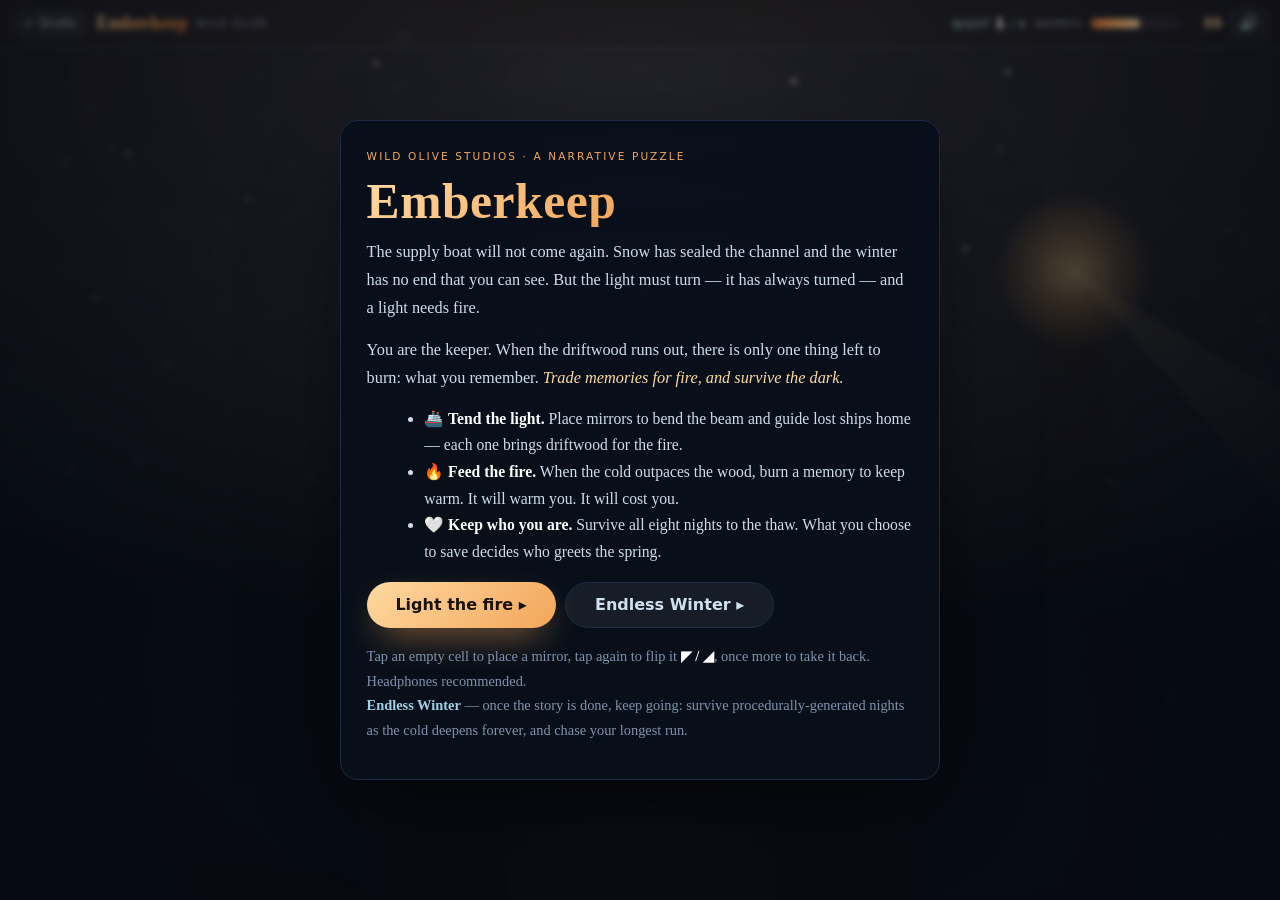
==== commit 805643ec: "Add Emberkeep — a moody narrative puzzle game (with Endless Winter) A self-contained HTML5 game (van" ====
--- a/docs/play/emberkeep/index.html
+++ b/docs/play/emberkeep/index.html
@@ -220,9 +220,12 @@
       <button class="bigbtn" id="continueBtn" style="display:none">Return to the keep ▸</button>
       <button class="bigbtn" id="startBtn">Light the fire ▸</button>
       <button class="bigbtn alt" id="newBtn" style="display:none">Begin again</button>
+      <button class="bigbtn alt" id="endlessTitleBtn">Endless Winter ▸</button>
     </div>
     <p class="small" style="margin-top:1rem">Tap an empty cell to place a mirror, tap again to flip it
-      <b style="color:#fff">◤ / ◢</b>, once more to take it back. Headphones recommended.</p>
+      <b style="color:#fff">◤ / ◢</b>, once more to take it back. Headphones recommended.<br>
+      <b style="color:var(--ice)">Endless Winter</b> — once the story is done, keep going: survive
+      procedurally-generated nights as the cold deepens forever, and chase your longest run.</p>
   </div>
 </div>
 
@@ -276,7 +279,10 @@
     <h1 id="endTitle"></h1>
     <p id="endBody"></p>
     <div class="status" id="endStats"></div>
-    <div class="btns"><button class="bigbtn" id="endBtn">Keep the light again ▸</button></div>
+    <div class="btns">
+      <button class="bigbtn" id="endlessBtn" style="display:none">Walk back into the winter ▸</button>
+      <button class="bigbtn alt" id="endBtn">Keep the light again ▸</button>
+    </div>
   </div>
 </div>
 
@@ -407,6 +413,7 @@
   phase:"title",
   sound:false,
   shipsThisNight:0,    // guided count carried into hearth
+  endless:false,       // Endless Winter survival mode (no thaw)
 };
 
 /* board sub-state */
@@ -420,7 +427,7 @@
 function saveGame(){
   try{
     localStorage.setItem(SAVE_KEY, JSON.stringify({
-      night:S.night, warmth:S.warmth, burned:S.burned, phase:"intro",
+      night:S.night, warmth:S.warmth, burned:S.burned, endless:S.endless, phase:"intro",
     }));
   }catch(e){}
 }
@@ -429,6 +436,40 @@
 }
 function clearSave(){ try{ localStorage.removeItem(SAVE_KEY); }catch(e){} }
 function memoriesLeft(){ return MEMORIES.filter(m=>!S.burned[m.id]).length; }
+function loadBest(){ try{ return parseInt(localStorage.getItem("emberkeep.best.v1"))||0; }catch(e){ return 0; } }
+function saveBest(n){ try{ if(n>loadBest()) localStorage.setItem("emberkeep.best.v1", String(n)); }catch(e){} }
+
+/* ---------------- LEVEL & DRAIN PROVIDERS (campaign + endless) -----------
+   Nights 1–8 of the story use the hand-authored LEVELS. Endless Winter (and any
+   night past the authored set) draws on a procedural generator that builds
+   guaranteed-solvable beam puzzles of escalating difficulty. The cold curve is
+   the tuned DRAIN array for the story, and a forever-deepening formula for
+   endless.                                                                     */
+const ENDLESS_INTROS = [
+  "The thaw was a lie the wind told. The ice closes again behind the last boat, and the dark settles back over the keep like a held breath. How long can one light last?",
+  "There is no calendar any more, only nights. You stopped counting what you've burned. You keep counting the nights.",
+  "The cold has learned your name — the one you may already have given away. It comes earlier each evening now, and stays later.",
+  "Somewhere a boat still searches for the shore. You cannot remember if it is coming to you or leaving. You light the lamp regardless.",
+  "Each night the sea brings less wood and the dark asks for more. You climb the stairs because there is nothing else left that is yours to do.",
+  "You are no longer sure whether you keep the light, or the light keeps you. Either way: it must not go out.",
+];
+function diffFor(n){
+  return {
+    turns: Math.min(5, 1 + Math.floor(n/3)),
+    ships: Math.min(6, 2 + Math.floor(n/2)),
+    rocks: Math.min(6, Math.floor(n/2)),
+    spare: n<6 ? 2 : 1,
+  };
+}
+function levelFor(n){
+  if(!S.endless && n<=LEVELS.length) return LEVELS[n-1];
+  const d=diffFor(n);
+  return genLevel(d.turns, d.ships, d.rocks, d.spare);
+}
+function drainFor(n){
+  if(S.endless) return Math.round(14 + (n-1)*5 + Math.pow(Math.max(0,n-1),1.5)*0.7);
+  return DRAIN[n-1];
+}
 
 /* --------------------------- AUDIO --------------------------------------- */
 /* Procedural ambient: filtered-noise wind + low sea swell, plus fire crackle
@@ -716,6 +757,92 @@
   B.beam=pts; B.lit=lit;
 }
 
+/* ---------------- PROCEDURAL PUZZLE GENERATOR ----------------------------
+   Builds a guaranteed-solvable puzzle by *construction*: trace a random beam
+   polyline of `turns` right-angle bends inside the grid, drop ships on the
+   straight runs, and record the mirrors at the bends as the intended solution.
+   The player gets that path's mirror count plus `spare`. Decoy rocks are placed
+   only off the path. Every result is re-simulated with the intended mirrors to
+   verify all ships light within budget before it's returned.                   */
+function rnd(n){ return Math.floor(Math.random()*n); }
+function shuffled(a){ a=a.slice(); for(let i=a.length-1;i>0;i--){ const j=rnd(i+1); const t=a[i]; a[i]=a[j]; a[j]=t; } return a; }
+function mirrorFor(di, dOut){
+  const f=reflect(di,"/"); if(f.x===dOut.x && f.y===dOut.y) return "/";
+  const b=reflect(di,"\\"); if(b.x===dOut.x && b.y===dOut.y) return "\\";
+  return null;   // not a 90° turn
+}
+// standalone beam sim (used to verify generated puzzles) — mirrors the engine above
+function simBeam(level, placed){
+  const rock=new Set(level.rocks.map(r=>r.x+","+r.y));
+  const ship=new Set(level.ships.map(s=>s.x+","+s.y));
+  const lit=new Set();
+  let x=level.lamp.x, y=level.lamp.y, dir={...DIRV[level.lamp.dir]};
+  const seen=new Set(); let g=0;
+  while(g++ < GW*GH*8){
+    const nx=x+dir.x, ny=y+dir.y;
+    if(nx<0||ny<0||nx>=GW||ny>=GH) break;
+    if(rock.has(nx+","+ny)) break;
+    const k=nx+","+ny+","+dir.x+","+dir.y; if(seen.has(k)) break; seen.add(k);
+    if(ship.has(nx+","+ny)) lit.add(nx+","+ny);
+    const m=placed.get(nx+","+ny);
+    x=nx; y=ny; if(m) dir=reflect(dir,m);
+  }
+  return lit;
+}
+function genLevel(turns, shipCount, rockCount, spare){
+  for(let attempt=0; attempt<500; attempt++){
+    // lamp on a random edge, beam pointing inward
+    const edge=rnd(4); let lx,ly,ldir;
+    if(edge===0){ lx=rnd(GW); ly=0;    ldir="S"; }
+    else if(edge===1){ lx=GW-1; ly=rnd(GH); ldir="W"; }
+    else if(edge===2){ lx=rnd(GW); ly=GH-1; ldir="N"; }
+    else { lx=0; ly=rnd(GH); ldir="E"; }
+    let cur={x:lx,y:ly}, dir={...DIRV[ldir]};
+    const occupied=new Set([lx+","+ly]);
+    const pathCells=[]; const solMirrors=new Map();
+    let ok=true;
+    for(let leg=0; leg<=turns; leg++){
+      const isLast = leg===turns;
+      // how far can we run straight from cur before leaving grid / hitting our own path
+      let maxRun=0, tx=cur.x+dir.x, ty=cur.y+dir.y;
+      while(tx>=0&&ty>=0&&tx<GW&&ty<GH && !occupied.has(tx+","+ty)){ maxRun++; tx+=dir.x; ty+=dir.y; }
+      if(maxRun<1){ ok=false; break; }
+      const steps = isLast ? maxRun : (1+rnd(Math.min(maxRun,4)));
+      for(let s=0;s<steps;s++){ cur={x:cur.x+dir.x,y:cur.y+dir.y}; occupied.add(cur.x+","+cur.y); pathCells.push({x:cur.x,y:cur.y,mirror:false}); }
+      if(!isLast){
+        // bend left or right at the current cell (it becomes a mirror)
+        const opts = shuffled([{x:-dir.y,y:dir.x},{x:dir.y,y:-dir.x}]);
+        let turned=false;
+        for(const nd of opts){
+          const ax=cur.x+nd.x, ay=cur.y+nd.y;
+          if(ax<0||ay<0||ax>=GW||ay>=GH||occupied.has(ax+","+ay)) continue;
+          const t=mirrorFor(dir,nd); if(!t) continue;
+          const last=pathCells[pathCells.length-1]; last.mirror=true;
+          solMirrors.set(last.x+","+last.y, t);
+          dir=nd; turned=true; break;
+        }
+        if(!turned){ ok=false; break; }
+      }
+    }
+    if(!ok) continue;
+    const cands=pathCells.filter(c=>!c.mirror);
+    if(cands.length<shipCount) continue;
+    const ships=shuffled(cands).slice(0,shipCount).map(c=>({x:c.x,y:c.y}));
+    // decoy rocks off the path
+    const rocks=[]; const occ=new Set(occupied); let guard=0;
+    while(rocks.length<rockCount && guard++<200){
+      const rx=rnd(GW), ry=rnd(GH), k=rx+","+ry;
+      if(occ.has(k)) continue; occ.add(k); rocks.push({x:rx,y:ry});
+    }
+    const level={ lamp:{x:lx,y:ly,dir:ldir}, ships, rocks, mirrors:turns+spare };
+    // verify solvable within budget
+    const lit=simBeam(level, solMirrors);
+    if(solMirrors.size<=level.mirrors && ships.every(s=>lit.has(s.x+","+s.y))) return level;
+  }
+  // safety fallback (should never be reached): a simple two-ship straight shot
+  return { lamp:{x:0,y:3,dir:"E"}, ships:[{x:3,y:3},{x:6,y:3}], rocks:[], mirrors:2 };
+}
+
 function resizeBoard(){
   if(S.phase!=="puzzle") return;
   const stage=$("stage").getBoundingClientRect();
@@ -918,10 +1045,16 @@
 function startNight(n){
   S.night = n; S.phase="intro"; updateTopBar();
   $("puzzle").classList.remove("show");
-  $("introKick").textContent = n>=TOTAL_NIGHTS ? "The last deep night" : "The deep winter · Night "+n;
-  $("introTitle").textContent = ["First Night","Second Night","Third Night","Fourth Night",
-    "Fifth Night","Sixth Night","Seventh Night","Final Night"][n-1] || ("Night "+n);
-  $("introBody").textContent = INTROS[n-1] || INTROS[INTROS.length-1];
+  if(S.endless){
+    $("introKick").textContent = "Endless Winter · Night "+n;
+    $("introTitle").textContent = "Night "+n;
+    $("introBody").textContent = ENDLESS_INTROS[(n-1)%ENDLESS_INTROS.length];
+  } else {
+    $("introKick").textContent = n>=TOTAL_NIGHTS ? "The last deep night" : "The deep winter · Night "+n;
+    $("introTitle").textContent = ["First Night","Second Night","Third Night","Fourth Night",
+      "Fifth Night","Sixth Night","Seventh Night","Final Night"][n-1] || ("Night "+n);
+    $("introBody").textContent = INTROS[n-1] || INTROS[INTROS.length-1];
+  }
   show("introScreen");
 }
 
@@ -929,7 +1062,7 @@
 function enterPuzzle(){
   S.phase="puzzle";
   hideAllScreens();
-  B.level = LEVELS[S.night-1];
+  B.level = levelFor(S.night);
   B.placed = new Map();
   computeBeam();
   $("puzzle").classList.add("show");
@@ -939,10 +1072,10 @@
   resizeBoard();
 }
 function puzzleHint(){
-  const n=S.night, ships=LEVELS[n-1].ships.length;
-  if(n===1) return "A ship is lost in the dark. The beam travels in a straight line — it already touches them. <b>Bring them home.</b>";
-  if(n===2) return "This one's off the straight path. Tap a cell to set a <b>mirror</b>, tap again to flip it ◤/◢, and bend the light around.";
-  return `Thread the light through all <b>${ships} ships</b>. Tap to place a mirror, again to flip it, once more to remove.`;
+  const n=S.night, ships=B.level ? B.level.ships.length : 2;
+  if(!S.endless && n===1) return "A ship is lost in the dark. The beam travels in a straight line — it already touches them. <b>Bring them home.</b>";
+  if(!S.endless && n===2) return "This one's off the straight path. Tap a cell to set a <b>mirror</b>, tap again to flip it ◤/◢, and bend the light around.";
+  return `Thread the light through all <b>${ships} ${ships===1?'ship':'ships'}</b>. Tap to place a mirror, again to flip it, once more to remove.`;
 }
 
 /* --- confirm puzzle → collect driftwood → hearth --- */
@@ -962,8 +1095,8 @@
 function enterHearth(){
   S.phase="hearth";
   $("puzzle").classList.remove("show");
-  const drain = DRAIN[S.night-1];
-  $("hearthTitle").textContent = S.night>=TOTAL_NIGHTS ? "The longest night" : "The long night";
+  const drain = drainFor(S.night);
+  $("hearthTitle").textContent = S.endless ? "Another long night" : (S.night>=TOTAL_NIGHTS ? "The longest night" : "The long night");
   let body;
   if(S.shipsThisNight>0)
     body = `You feed the driftwood to the fire and the keep breathes a little easier. But the night ahead is long, and the cold will take its share before dawn.`;
@@ -974,7 +1107,7 @@
   show("hearthScreen");
 }
 function renderHearth(){
-  const drain = DRAIN[S.night-1];
+  const drain = drainFor(S.night);
   const proj = Math.round(S.warmth - drain);
   $("hWarm").textContent = Math.round(S.warmth);
   $("hDrain").textContent = "−"+drain;
@@ -1035,12 +1168,12 @@
 
 /* --- endure: apply the night's drain, resolve --- */
 function endureNight(){
-  const drain = DRAIN[S.night-1];
+  const drain = drainFor(S.night);
   S.warmth -= drain;
   updateTopBar();
   if(S.warmth<=0){ return deathEnding(); }
   // survived the night
-  if(S.night>=TOTAL_NIGHTS){ return thawEnding(); }
+  if(!S.endless && S.night>=TOTAL_NIGHTS){ return thawEnding(); }
   dawn();
 }
 
@@ -1067,11 +1200,16 @@
 /* --------------------------- ENDINGS ------------------------------------- */
 function deathEnding(){
   S.phase="end"; clearSave(); AUDIO.knell();
+  const survived = S.night-1;
+  if(S.endless) saveBest(survived);
+  $("endlessBtn").style.display="none";
   $("endKick").textContent="The light goes out";
   $("endTitle").textContent="The Dark";
   $("endTitle").style.background="linear-gradient(135deg,#9fb0c4,#5b8fb0,#3a5670)";
   $("endTitle").style.webkitBackgroundClip="text"; $("endTitle").style.backgroundClip="text";
-  $("endBody").textContent="The last ember sighs and is gone. The cold comes in unhurried, the way the tide comes in, and the great lamp above you slows, and stops. Out on the black water a ship looks for a light that is no longer there. You close your eyes. The winter has what it wanted.";
+  $("endBody").textContent = S.endless
+    ? `The last ember sighs and is gone. After ${survived} ${survived===1?"night":"nights"} of the endless winter, the great lamp slows, and stops. The dark you held back so long folds over the keep, unhurried, complete. Out on the black water a ship looks for a light that is no longer there.`
+    : "The last ember sighs and is gone. The cold comes in unhurried, the way the tide comes in, and the great lamp above you slows, and stops. Out on the black water a ship looks for a light that is no longer there. You close your eyes. The winter has what it wanted.";
   endStats(false);
   $("endBtn").textContent="Light the fire again ▸";
   show("endScreen");
@@ -1103,6 +1241,7 @@
   $("endBody").textContent=body;
   endStats(true);
   $("endBtn").textContent="Keep the light again ▸";
+  $("endlessBtn").style.display="";   // the winter offers to continue, unending
   show("endScreen");
 }
 function endStats(survived){
@@ -1115,22 +1254,38 @@
   } else {
     ledger = `<p class="small" style="margin:.9rem 0 0; font-style:italic">You burned nothing. Every memory is still yours.</p>`;
   }
+  const nights = S.endless ? (S.night-1) : (survived?TOTAL_NIGHTS:S.night-1);
+  const best = loadBest();
+  const bestStat = S.endless
+    ? `<div class="stat"><div class="k">Best run</div><div class="v warm">${best}</div></div>` : "";
   $("endStats").innerHTML = `
-    <div class="stat"><div class="k">Nights endured</div><div class="v warm">${survived?TOTAL_NIGHTS:S.night-1}</div></div>
+    <div class="stat"><div class="k">Nights ${S.endless?"survived":"endured"}</div><div class="v warm">${nights}</div></div>
     <div class="stat"><div class="k">Memories kept</div><div class="v ${left>0?'warm':'cold'}">${left}</div></div>
     <div class="stat"><div class="k">Given to the fire</div><div class="v dim">${burned}</div></div>
+    ${bestStat}
     <div style="flex-basis:100%">${ledger}</div>`;
 }
 
 /* --------------------------- NEW / CONTINUE ------------------------------ */
 function newGame(){
-  S.night=1; S.warmth=WARM_START; S.burned={}; S.shipsThisNight=0;
+  S.night=1; S.warmth=WARM_START; S.burned={}; S.shipsThisNight=0; S.endless=false;
   clearSave(); updateTopBar(); resizeBG();
   startNight(1);
 }
+function startEndless(continued){
+  S.endless=true;
+  if(continued){
+    // walk on past the thaw with whatever warmth and memories remain
+    S.night = S.night + 1;
+  } else {
+    S.night=1; S.warmth=WARM_START; S.burned={}; S.shipsThisNight=0;
+  }
+  clearSave(); updateTopBar(); resizeBG();
+  startNight(S.night);
+}
 function continueGame(sv){
   S.night=sv.night||1; S.warmth=sv.warmth!=null?sv.warmth:WARM_START;
-  S.burned=sv.burned||{}; updateTopBar(); resizeBG();
+  S.burned=sv.burned||{}; S.endless=!!sv.endless; updateTopBar(); resizeBG();
   startNight(S.night);
 }
 
@@ -1144,6 +1299,8 @@
 $("endureBtn").onclick = endureNight;
 $("dawnBtn").onclick = ()=> startNight(S.night);
 $("endBtn").onclick = ()=>{ newGame(); };
+$("endlessBtn").onclick = ()=>{ AUDIO.start(); setSound(true); startEndless(true); };
+$("endlessTitleBtn").onclick = ()=>{ AUDIO.start(); setSound(true); startEndless(false); };
 
 function setSound(on){ S.sound=on; $("soundBtn").textContent = on?"🔊":"🔇"; AUDIO.setOn(on); }
 $("soundBtn").onclick = ()=>{ AUDIO.start(); setSound(!S.sound); };
@@ -1154,11 +1311,13 @@
 function init(){
   resizeBG();
   requestAnimationFrame(drawBG);
+  const best=loadBest();
+  if(best>0) $("endlessTitleBtn").textContent = `Endless Winter · best ${best} ▸`;
   const sv=loadSave();
-  if(sv && sv.night && sv.night>=1 && sv.night<=TOTAL_NIGHTS){
+  if(sv && sv.night && sv.night>=1){
     // there's a winter in progress: Continue is primary, Begin again is secondary
     $("continueBtn").style.display="";
-    $("continueBtn").textContent = `Return to the keep · Night ${sv.night} ▸`;
+    $("continueBtn").textContent = (sv.endless?"Return to the endless winter · Night ":"Return to the keep · Night ") + sv.night + " ▸";
     $("newBtn").style.display="";
     $("startBtn").style.display="none";
   }
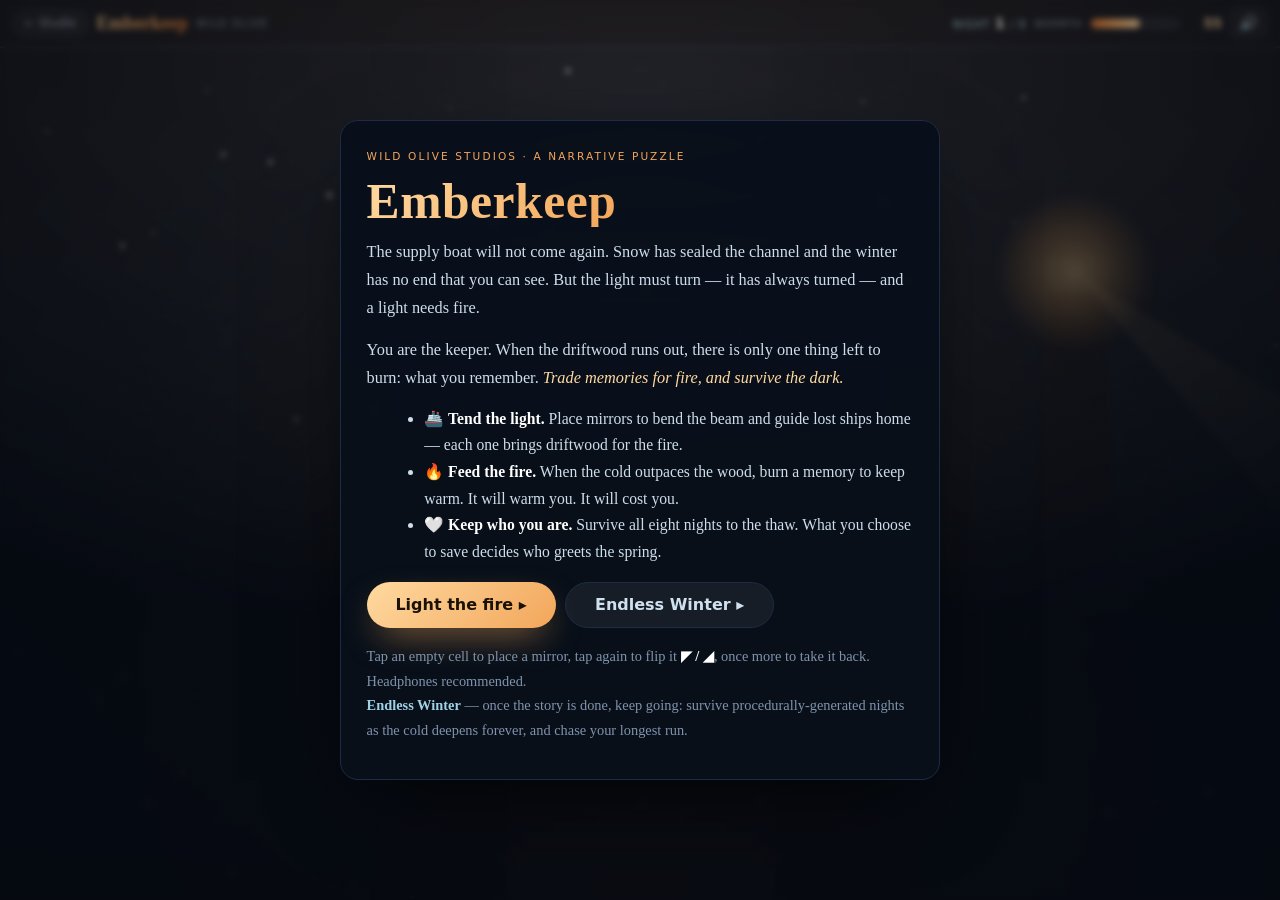
==== commit b6e470f5: "Add security hardening: CSP meta tags, referrer policy, SECURITY.md - Add Content-Security-Policy me" ====
--- a/docs/play/emberkeep/index.html
+++ b/docs/play/emberkeep/index.html
@@ -3,6 +3,8 @@
 <head>
 <meta charset="UTF-8" />
 <meta name="viewport" content="width=device-width, initial-scale=1.0, maximum-scale=1.0, user-scalable=no" />
+<meta http-equiv="Content-Security-Policy" content="default-src 'none'; script-src 'unsafe-inline'; style-src 'unsafe-inline'; img-src 'self'; base-uri 'none'; form-action 'none'; object-src 'none'" />
+<meta name="referrer" content="strict-origin-when-cross-origin" />
 <meta name="description" content="Emberkeep — a moody narrative puzzle from Wild Olive Studios. A lighthouse keeper trades memories for fire to survive an endless winter. Route the beam to guide ships home, and decide what you can bear to burn. A story you feel as much as solve." />
 <title>Emberkeep — Wild Olive Studios</title>
 <link rel="icon" type="image/svg+xml" href="../../assets/favicon.svg" />
